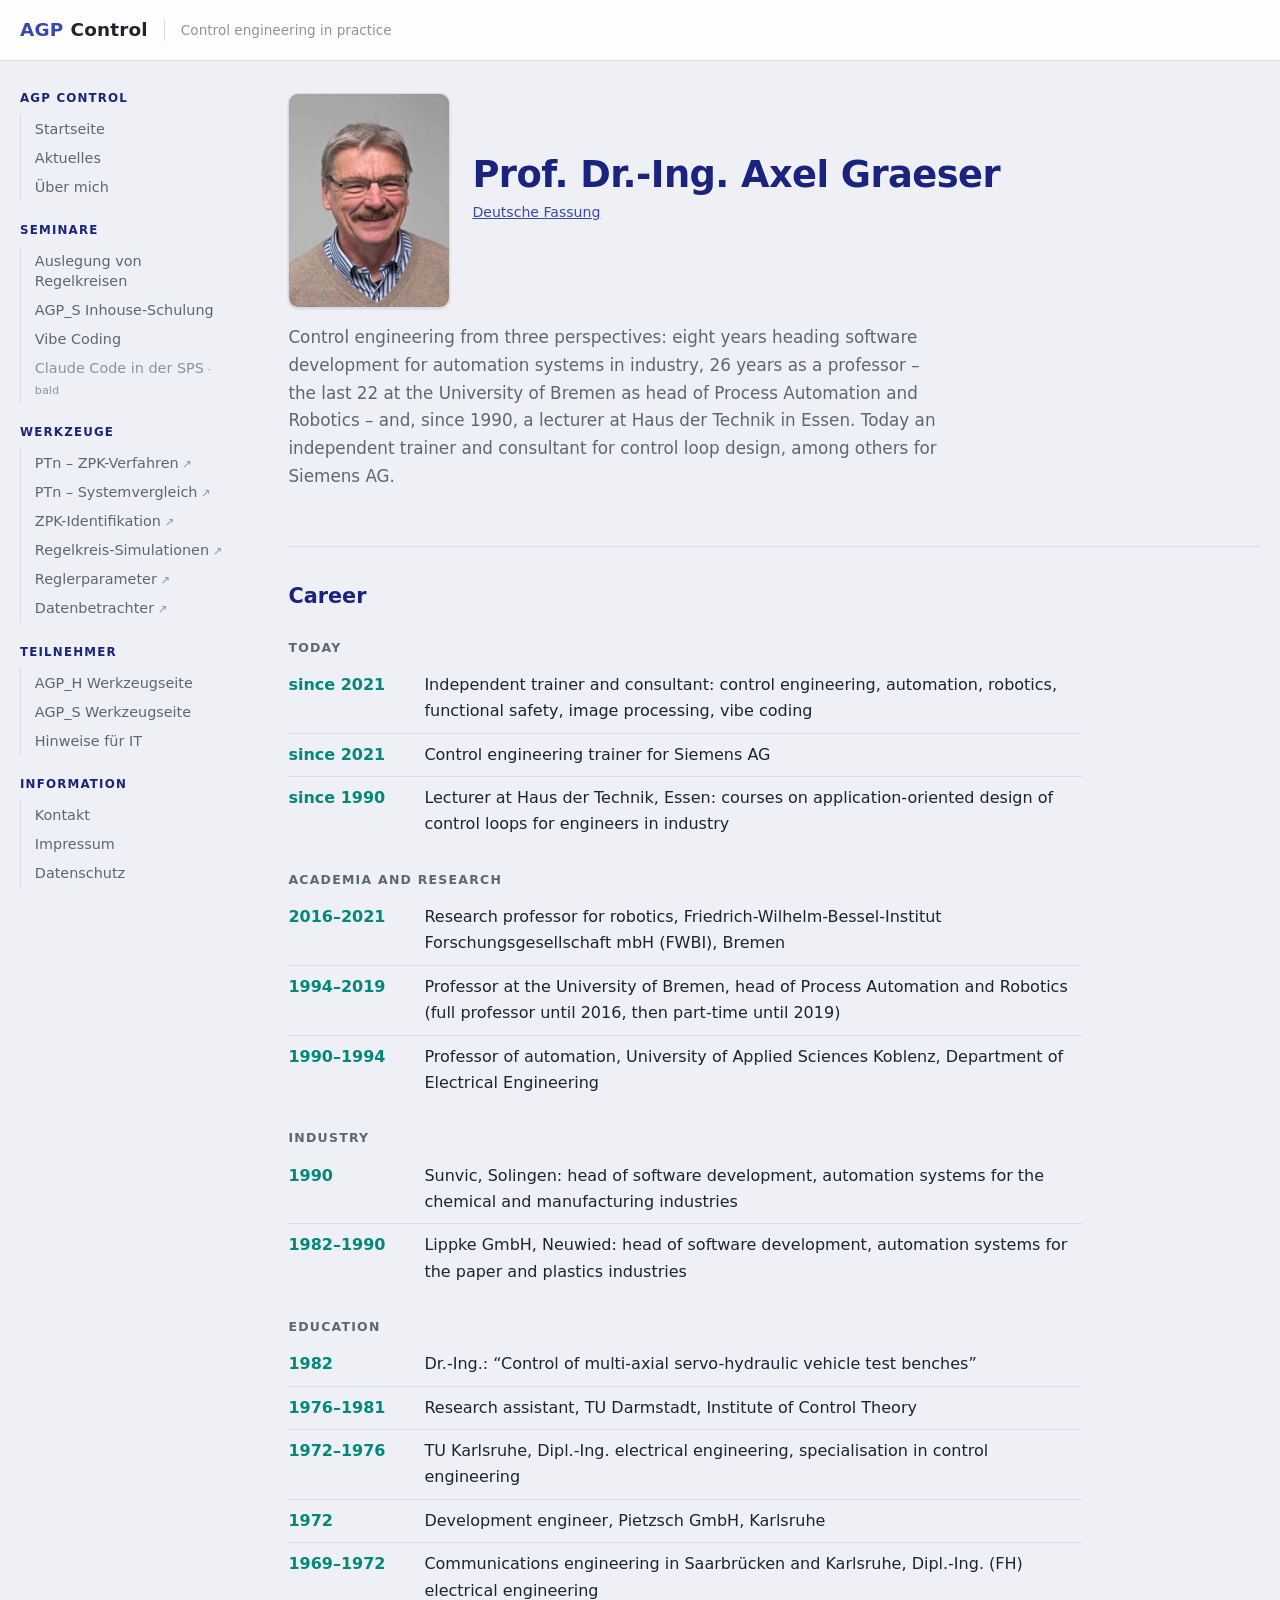
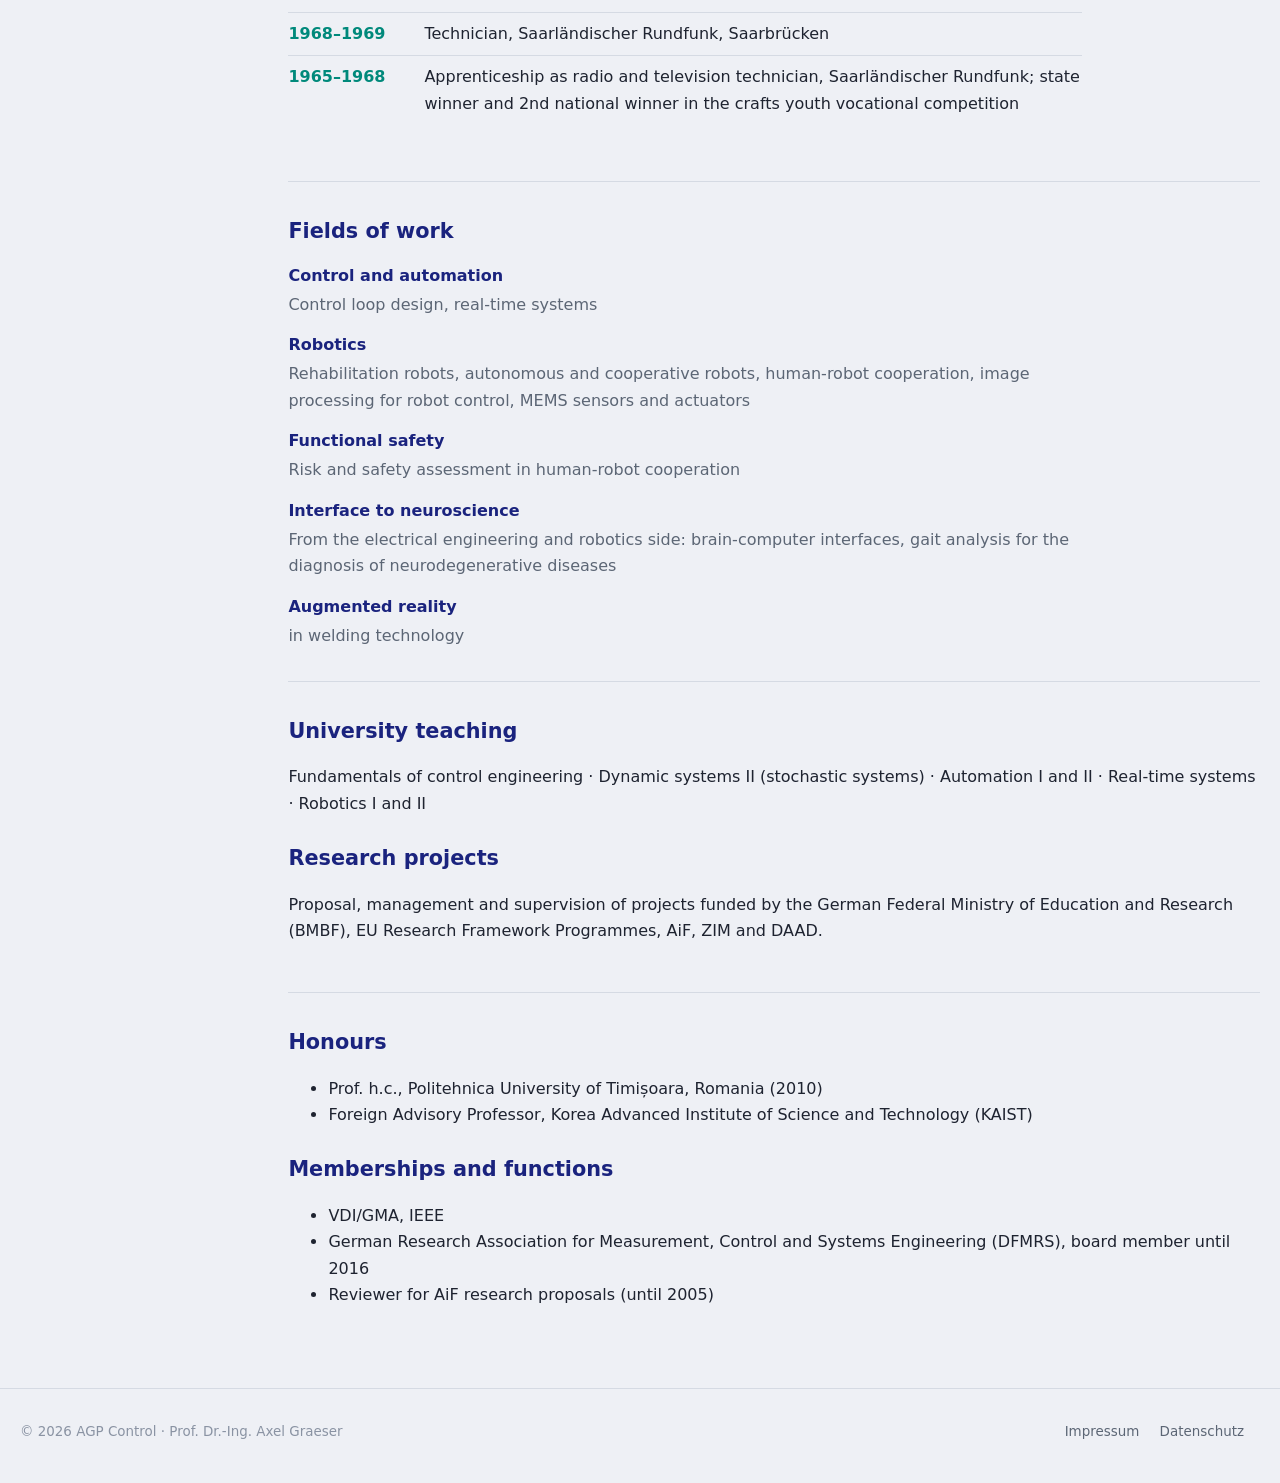
==== about.html @ 3a8e0b0f "Werdegang: ueber-mich.html (deutsch) und about.html (englisch) Aus den Lebenslaeufen in 07-Privat, o" ====
<!DOCTYPE html>
<html lang="en">
<head>
  <meta charset="UTF-8" />
  <meta name="viewport" content="width=device-width, initial-scale=1.0" />
  <title>About – AGP Control</title>
  <meta name="description" content="Career of Prof. Dr.-Ing. Axel Graeser: industry, University of Bremen, Haus der Technik." />
  <link rel="alternate" hreflang="de" href="ueber-mich.html" />
  <link rel="stylesheet" href="stil/agp-design-system.css" />
  <link rel="stylesheet" href="stil/seite.css" />
  <script src="stil/navigation.js" defer></script>
</head>
<body class="ohne-js">

<a class="skip" href="#inhalt">Skip to content</a>

<!-- Source text: 20_Texte\ueber-mich.md, section ENGLISH.
     The sidebar stays German (it comes from stil/navigation.js). -->

<header class="kopf">
  <div class="wrap">
    <a class="marke" href="index.html"><b>AGP</b> Control</a>
    <span class="unterzeile">Control engineering in practice</span>
  </div>
</header>

<div class="rahmen">

  <nav id="seitennav" class="seitennav" aria-label="Hauptnavigation" lang="de">
    <a href="index.html">Startseite</a>
  </nav>

  <main id="inhalt" class="inhalt">

    <section>
      <div class="kopf-person">
        <img class="profil-foto" src="bilder/portrait-graeser.jpg" width="355" height="473"
             alt="Portrait of Prof. Dr.-Ing. Axel Graeser" />
        <div>
          <h1>Prof. Dr.-Ing. Axel Graeser</h1>
          <p class="sprachwahl"><a href="ueber-mich.html" hreflang="de" lang="de">Deutsche Fassung</a></p>
        </div>
      </div>
      <p class="vorspann">
        Control engineering from three perspectives: eight years heading
        software development for automation systems in industry, 26 years as
        a professor – the last 22 at the University of Bremen as head of
        Process Automation and Robotics – and, since 1990, a lecturer at Haus
        der Technik in Essen. Today an independent trainer and consultant for
        control loop design, among others for Siemens AG.
      </p>
    </section>

    <section>
      <h2>Career</h2>

      <h3 class="lauf-block">Today</h3>
      <ul class="lauf">
        <li><span class="jahr">since 2021</span><span>Independent trainer and consultant: control engineering, automation, robotics, functional safety, image processing, vibe coding</span></li>
        <li><span class="jahr">since 2021</span><span>Control engineering trainer for Siemens AG</span></li>
        <li><span class="jahr">since 1990</span><span>Lecturer at Haus der Technik, Essen: courses on application-oriented design of control loops for engineers in industry</span></li>
      </ul>

      <h3 class="lauf-block">Academia and research</h3>
      <ul class="lauf">
        <li><span class="jahr">2016–2021</span><span>Research professor for robotics, Friedrich-Wilhelm-Bessel-Institut Forschungsgesellschaft mbH (FWBI), Bremen</span></li>
        <li><span class="jahr">1994–2019</span><span>Professor at the University of Bremen, head of Process Automation and Robotics (full professor until 2016, then part-time until 2019)</span></li>
        <li><span class="jahr">1990–1994</span><span>Professor of automation, University of Applied Sciences Koblenz, Department of Electrical Engineering</span></li>
      </ul>

      <h3 class="lauf-block">Industry</h3>
      <ul class="lauf">
        <li><span class="jahr">1990</span><span>Sunvic, Solingen: head of software development, automation systems for the chemical and manufacturing industries</span></li>
        <li><span class="jahr">1982–1990</span><span>Lippke GmbH, Neuwied: head of software development, automation systems for the paper and plastics industries</span></li>
      </ul>

      <h3 class="lauf-block">Education</h3>
      <ul class="lauf">
        <li><span class="jahr">1982</span><span>Dr.-Ing.: “Control of multi-axial servo-hydraulic vehicle test benches”</span></li>
        <li><span class="jahr">1976–1981</span><span>Research assistant, TU Darmstadt, Institute of Control Theory</span></li>
        <li><span class="jahr">1972–1976</span><span>TU Karlsruhe, Dipl.-Ing. electrical engineering, specialisation in control engineering</span></li>
        <li><span class="jahr">1972</span><span>Development engineer, Pietzsch GmbH, Karlsruhe</span></li>
        <li><span class="jahr">1969–1972</span><span>Communications engineering in Saarbrücken and Karlsruhe, Dipl.-Ing. (FH) electrical engineering</span></li>
        <li><span class="jahr">1968–1969</span><span>Technician, Saarländischer Rundfunk, Saarbrücken</span></li>
        <li><span class="jahr">1965–1968</span><span>Apprenticeship as radio and television technician, Saarländischer Rundfunk; state winner and 2nd national winner in the crafts youth vocational competition</span></li>
      </ul>
    </section>

    <section>
      <h2>Fields of work</h2>
      <dl class="gebiete">
        <dt>Control and automation</dt>
        <dd>Control loop design, real-time systems</dd>
        <dt>Robotics</dt>
        <dd>Rehabilitation robots, autonomous and cooperative robots, human-robot cooperation, image processing for robot control, MEMS sensors and actuators</dd>
        <dt>Functional safety</dt>
        <dd>Risk and safety assessment in human-robot cooperation</dd>
        <dt>Interface to neuroscience</dt>
        <dd>From the electrical engineering and robotics side: brain-computer interfaces, gait analysis for the diagnosis of neurodegenerative diseases</dd>
        <dt>Augmented reality</dt>
        <dd>in welding technology</dd>
      </dl>
    </section>

    <section>
      <h2>University teaching</h2>
      <p>Fundamentals of control engineering · Dynamic systems II (stochastic
         systems) · Automation I and II · Real-time systems · Robotics I and II</p>

      <h2 style="margin-top:1.5rem">Research projects</h2>
      <p>Proposal, management and supervision of projects funded by the German
         Federal Ministry of Education and Research (BMBF), EU Research
         Framework Programmes, AiF, ZIM and DAAD.</p>
    </section>

    <section>
      <h2>Honours</h2>
      <ul>
        <li>Prof. h.c., Politehnica University of Timișoara, Romania (2010)</li>
        <li>Foreign Advisory Professor, Korea Advanced Institute of Science and Technology (KAIST)</li>
      </ul>

      <h2 style="margin-top:1.5rem">Memberships and functions</h2>
      <ul>
        <li>VDI/GMA, IEEE</li>
        <li>German Research Association for Measurement, Control and Systems Engineering (DFMRS), board member until 2016</li>
        <li>Reviewer for AiF research proposals (until 2005)</li>
      </ul>
    </section>

  </main>
</div>

<footer class="fuss" lang="de">
  <div class="wrap" style="width:min(1240px, 100% - 2.5rem)">
    <span>© 2026 AGP Control · Prof. Dr.-Ing. Axel Graeser</span>
    <span>
      <a href="impressum.html">Impressum</a>
      <a href="datenschutz.html">Datenschutz</a>
    </span>
  </div>
</footer>

</body>
</html>
---- stil/agp-design-system.css ----
/* ============================================================================
   AGP·Control – Design System  v1.0
   Gemeinsame Designsprache für die Regelungstechnik-Web-Apps
   (PT1TT, PTkPTn, RegelkreisZustandsDemo, HdT-PI-Regelkreis, …)

   Einbinden:   <link rel="stylesheet" href="agp-design-system.css">
   Alle Klassen/Variablen sind mit  agp-  bzw.  --agp-  präfixiert, damit sie
   nicht mit vorhandenem App-CSS oder MUI kollidieren.

   Aufbau:  1) Tokens  2) App-Shell  3) Karten  4) Formulare/Felder
            5) Segmented Control  6) Checkbox/Toggle  7) Buttons
            8) Badges/Hinweise  9) Diagramm-Karten  10) Dark Mode
   ========================================================================== */

/* ── 1) Design-Tokens ─────────────────────────────────────────────────── */
:root {
  /* Markenfarben (aus dem Bestand der Apps abgeleitet) */
  --agp-brand:        #3949ab;   /* Indigo – Primärfarbe, Buttons, aktive Zustände */
  --agp-brand-strong: #283593;
  --agp-brand-deep:   #1a237e;   /* Header-Verlauf, Überschriften */
  --agp-brand-tint:   #e8eaf6;   /* helle Fläche, Sekundärbutton */
  --agp-accent:       #00897b;   /* Teal – Messgrößen / Stellgröße / Datenspur */

  /* Semantische Farben (getrennt vom Marken-Akzent) */
  --agp-ok:      #2e7d32;
  --agp-ok-bg:   #e8f5e9;
  --agp-ok-brd:  #a5d6a7;
  --agp-warn:    #8d6e00;
  --agp-warn-bg: #fff8e1;
  --agp-warn-brd:#ffe082;
  --agp-err:     #c62828;
  --agp-err-bg:  #ffebee;
  --agp-err-brd: #ef9a9a;

  /* Neutrale – leicht ins Indigo gezogen, damit sie „gewählt“ wirken */
  --agp-bg:      #eef0f5;   /* Seitenhintergrund */
  --agp-surface: #ffffff;   /* Karten, Panel */
  --agp-surface-2:#f7f8fb;  /* eingebettete Fläche, Input-Hintergrund */
  --agp-border:  #d5dae3;
  --agp-border-strong:#c2c9d6;
  --agp-ink:     #1e2330;   /* Haupttext */
  --agp-ink-muted:#5c6675;  /* Labels, Sekundärtext */
  --agp-ink-faint:#8a93a3;  /* Hinweise, Einheiten */

  /* Radien / Schatten / Ringe */
  --agp-r-sm: 6px;
  --agp-r-md: 8px;
  --agp-r-lg: 10px;
  --agp-shadow-1: 0 1px 3px rgba(20,28,55,.08), 0 1px 2px rgba(20,28,55,.06);
  --agp-shadow-2: 0 2px 8px rgba(20,28,55,.10);
  --agp-ring: 0 0 0 3px rgba(57,73,171,.28);   /* Fokusring */

  /* Typografie – ehrliche System-Stacks (keine externen Fonts, kein CDN) */
  --agp-font: system-ui, -apple-system, "Segoe UI", Roboto, Arial, sans-serif;
  --agp-mono: ui-monospace, "Cascadia Code", "Segoe UI Mono", Consolas, monospace;
  --agp-fs-xs: 0.72rem;
  --agp-fs-sm: 0.82rem;   /* Standard-UI-Größe der Apps */
  --agp-fs-md: 0.9rem;
  --agp-fs-lg: 1rem;
  --agp-fs-xl: 1.25rem;

  /* Abstände (4er-Raster) */
  --agp-sp-1: 4px;
  --agp-sp-2: 8px;
  --agp-sp-3: 12px;
  --agp-sp-4: 16px;
  --agp-sp-5: 24px;

  /* Kennzahlen der App-Shell */
  --agp-panel-min: 300px;  /* Mindestbreite des Parameter-Panels (Schutz auf schmalen Screens) */
  --agp-header-h: 56px;
}

/* ── 2) App-Shell: Header + Links/Rechts-Layout ───────────────────────── */
.agp-app {
  font-family: var(--agp-font);
  color: var(--agp-ink);
  background: var(--agp-bg);
  min-height: 100vh;
}

.agp-header {
  height: var(--agp-header-h);
  background: linear-gradient(100deg, var(--agp-brand-deep), var(--agp-brand-strong));
  color: #fff;
  display: flex;
  align-items: center;
  gap: var(--agp-sp-3);
  padding: 0 var(--agp-sp-4);
  box-shadow: var(--agp-shadow-2);
}
/* Markenzeichen + Wortmarke (Wiedererkennung über alle Apps) */
.agp-brand { display: flex; align-items: center; gap: 10px; }
.agp-brand__mark { width: 30px; height: 30px; flex: 0 0 auto; display: block; }
.agp-brand__word {
  font-weight: 700; font-size: var(--agp-fs-md); letter-spacing: .02em; white-space: nowrap;
}
.agp-brand__word b { font-weight: 800; }
.agp-header__sep { width: 1px; height: 26px; background: rgba(255,255,255,.28); }
.agp-header__title { font-size: var(--agp-fs-md); font-weight: 600; }
.agp-header__title small { display: block; font-size: var(--agp-fs-xs); opacity: .72; font-weight: 400; }
.agp-header__spacer { margin-left: auto; }
.agp-header__actions { display: flex; align-items: center; gap: var(--agp-sp-2); }

/* Zwei-Spalten-Arbeitsfläche: 1/3 Parameter links, 2/3 Ausgabe rechts.
   1fr:2fr ergibt exakt das bevorzugte Verhältnis; minmax schützt das Panel
   auf schmalen Bildschirmen vor dem Zusammenquetschen. */
.agp-workspace {
  display: grid;
  grid-template-columns: minmax(var(--agp-panel-min), 1fr) 2fr;
  gap: var(--agp-sp-3);
  padding: var(--agp-sp-3);
  align-items: start;
}
.agp-panel { display: flex; flex-direction: column; gap: var(--agp-sp-3); }
.agp-output { display: flex; flex-direction: column; gap: var(--agp-sp-3); min-width: 0; }

@media (max-width: 860px) {
  .agp-workspace { grid-template-columns: 1fr; }
}

/* ── 3) Karten ────────────────────────────────────────────────────────── */
.agp-card {
  background: var(--agp-surface);
  border: 1px solid var(--agp-border);
  border-radius: var(--agp-r-lg);
  box-shadow: var(--agp-shadow-1);
  padding: var(--agp-sp-3) var(--agp-sp-4) var(--agp-sp-4);
}
.agp-card__head {
  display: flex; align-items: center; justify-content: space-between; gap: var(--agp-sp-2);
  margin: 0 0 var(--agp-sp-3);
  padding-bottom: var(--agp-sp-2);
  border-bottom: 1px solid var(--agp-border);
}
.agp-card__title {
  margin: 0;
  font-size: var(--agp-fs-sm);
  font-weight: 700;
  letter-spacing: .04em;
  text-transform: uppercase;
  color: var(--agp-brand-deep);
  display: flex; align-items: center; gap: 8px;
}
/* dezenter farbiger Punkt statt Emoji – konsistent, druckbar */
.agp-card__title::before {
  content: ""; width: 8px; height: 8px; border-radius: 50%;
  background: var(--agp-accent); flex: 0 0 auto;
}
.agp-card__title.is-brand::before { background: var(--agp-brand); }

/* ── 4) Formulare: kompaktes Label/Wert-Raster ────────────────────────── */
/* Dichte wie in den kompakten Apps: Paare aus Label + schmalem Zahlenfeld. */
.agp-grid {
  display: grid;
  grid-template-columns: repeat(var(--agp-grid-cols, 2), max-content minmax(76px, 1fr));
  column-gap: var(--agp-sp-2);
  row-gap: var(--agp-sp-2);
  align-items: center;
}
.agp-grid--1 { --agp-grid-cols: 1; }
.agp-grid--2 { --agp-grid-cols: 2; }
.agp-grid--3 { --agp-grid-cols: 3; }

/* Volle Label/Wert-Zeile (breite Felder, Textfelder) */
.agp-field { display: flex; align-items: center; justify-content: space-between; gap: var(--agp-sp-2); }

.agp-label {
  font-size: var(--agp-fs-sm);
  font-weight: 500;
  color: var(--agp-ink-muted);
  white-space: nowrap;
}
.agp-label--help { cursor: help; border-bottom: 1px dotted var(--agp-border-strong); }

.agp-input, .agp-select, .agp-textarea {
  width: 100%;
  min-width: 0;                /* darf im Grid/Flex schrumpfen */
  max-width: 100%;
  box-sizing: border-box;
  font-family: inherit;
  font-size: var(--agp-fs-sm);
  color: var(--agp-ink);
  background: var(--agp-surface-2);
  border: 1px solid var(--agp-border);
  border-radius: var(--agp-r-sm);
  padding: 5px 8px;
  transition: border-color .15s, box-shadow .15s, background .15s;
}
.agp-input { text-align: right; font-variant-numeric: tabular-nums; }
.agp-input--text { text-align: left; font-variant-numeric: normal; }   /* für Namen, Vektoren usw. */
.agp-textarea { text-align: left; font-family: var(--agp-mono); resize: vertical; min-height: 54px; }
.agp-input:focus, .agp-select:focus, .agp-textarea:focus {
  outline: none;
  border-color: var(--agp-brand);
  background: var(--agp-surface);
  box-shadow: var(--agp-ring);
}
.agp-input:disabled, .agp-select:disabled { opacity: .45; cursor: not-allowed; }

/* Berechnetes / schreibgeschütztes Feld – grün (Bestandskonvention der Apps) */
.agp-input--readonly {
  background: var(--agp-ok-bg);
  border-color: var(--agp-ok-brd);
  color: var(--agp-ok);
  font-weight: 600;
}
/* Fehlerhafter Wert */
.agp-input--error { border-color: var(--agp-err); background: var(--agp-err-bg); }

.agp-hint { font-size: var(--agp-fs-xs); color: var(--agp-ink-faint); margin-top: -2px; }
.agp-unit { font-size: var(--agp-fs-xs); color: var(--agp-ink-faint); }

/* ── 5) Segmented Control ─────────────────────────────────────────────── */
/* EIN Muster für „zwischen Darstellungen wählen“ – ersetzt die bisher
   uneinheitlichen ToggleButtonGroup (PT1TT) und <select> (Regelkreis). */
.agp-segmented {
  display: inline-flex;
  background: var(--agp-surface-2);
  border: 1px solid var(--agp-border);
  border-radius: var(--agp-r-md);
  padding: 2px;
  gap: 2px;
  max-width: 100%;
  overflow-x: auto;
}
.agp-segmented button {
  appearance: none; border: none; cursor: pointer;
  font-family: inherit; font-size: var(--agp-fs-sm); font-weight: 600; white-space: nowrap;
  color: var(--agp-ink-muted);
  background: transparent;
  padding: 5px 12px;
  border-radius: 6px;
  transition: background .15s, color .15s, box-shadow .15s;
}
.agp-segmented button:hover:not([aria-pressed="true"]) { color: var(--agp-ink); }
.agp-segmented button[aria-pressed="true"] {
  background: var(--agp-brand);
  color: #fff;
  box-shadow: var(--agp-shadow-1);
}
.agp-segmented button:disabled { opacity: .4; cursor: not-allowed; }

/* ── 6) Checkbox / Toggle-Zeile ───────────────────────────────────────── */
.agp-check {
  display: flex; align-items: center; gap: var(--agp-sp-2);
  font-size: var(--agp-fs-sm); color: var(--agp-ink-muted); cursor: pointer;
}
.agp-check input[type="checkbox"] {
  width: 17px; height: 17px; accent-color: var(--agp-brand); cursor: pointer; flex: 0 0 auto;
}
.agp-check--switch input[type="checkbox"] { width: 34px; height: 18px; }  /* optionaler Schalter-Look via accent */

/* ── 7) Buttons ───────────────────────────────────────────────────────── */
.agp-btn {
  appearance: none; cursor: pointer; font-family: inherit;
  font-size: var(--agp-fs-sm); font-weight: 600; line-height: 1;
  display: inline-flex; align-items: center; justify-content: center; gap: 6px;
  padding: 8px 14px;
  border-radius: var(--agp-r-md);
  border: 1px solid transparent;
  transition: background .15s, border-color .15s, opacity .15s, transform .05s;
}
.agp-btn:active { transform: translateY(1px); }
.agp-btn:focus-visible { outline: none; box-shadow: var(--agp-ring); }
.agp-btn:disabled { opacity: .45; cursor: not-allowed; }
.agp-btn--primary   { background: var(--agp-brand); color: #fff; }
.agp-btn--primary:hover:not(:disabled)   { background: var(--agp-brand-strong); }
.agp-btn--secondary { background: var(--agp-brand-tint); color: var(--agp-brand-strong); }
.agp-btn--secondary:hover:not(:disabled) { background: #d5d9f0; }
.agp-btn--ghost     { background: transparent; border-color: var(--agp-border-strong); color: var(--agp-ink-muted); }
.agp-btn--ghost:hover:not(:disabled)     { border-color: var(--agp-brand); color: var(--agp-brand); }
.agp-btn--success   { background: var(--agp-ok); color: #fff; }
.agp-btn--success:hover:not(:disabled)   { filter: brightness(1.06); }
.agp-btn--sm { padding: 5px 10px; font-size: var(--agp-fs-xs); }
.agp-btn--block { width: 100%; }
/* Button im Header (auf dem Verlauf) */
.agp-header .agp-btn--ghost { border-color: rgba(255,255,255,.5); color: #fff; }
.agp-header .agp-btn--ghost:hover { background: rgba(255,255,255,.14); color: #fff; }

/* ── 8) Badges / Meldungen ────────────────────────────────────────────── */
.agp-badge {
  display: inline-flex; align-items: center; gap: 6px;
  font-size: var(--agp-fs-xs); font-weight: 600;
  padding: 3px 10px; border-radius: 999px;
  background: rgba(255,255,255,.16); color: #fff;
}
.agp-badge::before { content: ""; width: 7px; height: 7px; border-radius: 50%; background: currentColor; }
.agp-badge.is-ok   { background: rgba(46,125,50,.22);  color: #b9f6ca; }
.agp-badge.is-err  { background: rgba(198,40,40,.24);  color: #ffcdd2; }

/* Inline-Kennwert-Chip (z. B. „YSQ: 0,0421“) */
.agp-chip {
  font-size: var(--agp-fs-xs); color: var(--agp-ink-muted);
  font-variant-numeric: tabular-nums;
  background: var(--agp-surface-2); border: 1px solid var(--agp-border);
  border-radius: 999px; padding: 2px 8px;
}

.agp-msg { border-radius: var(--agp-r-md); padding: 9px 12px; font-size: var(--agp-fs-sm); }
.agp-msg--ok   { background: var(--agp-ok-bg);   border: 1px solid var(--agp-ok-brd);   color: var(--agp-ok); }
.agp-msg--warn { background: var(--agp-warn-bg); border: 1px solid var(--agp-warn-brd); color: var(--agp-warn); }
.agp-msg--err  { background: var(--agp-err-bg);  border: 1px solid var(--agp-err-brd);  color: var(--agp-err); }

/* ── 9) Diagramm-Karte ────────────────────────────────────────────────── */
.agp-chart-card { padding-bottom: var(--agp-sp-2); }
.agp-chart-card .agp-card__head { border-bottom: none; margin-bottom: var(--agp-sp-1); }
.agp-chart { width: 100%; min-height: 220px; }

/* Datenreihen-Farben für Plotly & Co. (als Referenz):
   Regelgröße/Ausgang  var(--agp-brand)   #3949ab
   Sollwert/Führung    #9e9e9e (gestrichelt)
   Stellgröße          var(--agp-accent)  #00897b
   Regelabweichung     var(--agp-err)     #c62828
   Zustände x_i        #8e24aa #fb8c00 #00acc1 #7cb342 #5d4037 … */

/* ── 10) Dark Mode ────────────────────────────────────────────────────── */
/* Token-Ebene umdefinieren; Komponenten oben nutzen nur Tokens. */
@media (prefers-color-scheme: dark) {
  :root {
    --agp-brand:        #7c8cff;
    --agp-brand-strong: #6675e6;
    --agp-brand-deep:   #aab4ff;
    --agp-brand-tint:   #262c40;
    --agp-accent:       #4dd0c4;
    --agp-ok: #81c784; --agp-ok-bg: #17301c; --agp-ok-brd: #2e5a34;
    --agp-warn: #ffcf6b; --agp-warn-bg: #33290b; --agp-warn-brd: #6b5615;
    --agp-err: #ef9a9a; --agp-err-bg: #331314; --agp-err-brd: #6b2b2d;
    --agp-bg: #12151d; --agp-surface: #1b2029; --agp-surface-2: #232a35;
    --agp-border: #2b3240; --agp-border-strong: #3a4353;
    --agp-ink: #e6e9f0; --agp-ink-muted: #a4adbd; --agp-ink-faint: #7a8494;
    --agp-shadow-1: 0 1px 3px rgba(0,0,0,.4);
    --agp-shadow-2: 0 2px 10px rgba(0,0,0,.5);
    --agp-ring: 0 0 0 3px rgba(124,140,255,.35);
  }
  .agp-header { background: linear-gradient(100deg, #1a2033, #232b45); }
}
/* Explizite Umschaltung durch den Nutzer gewinnt in beide Richtungen */
:root[data-theme="light"] {
  --agp-brand: #3949ab; --agp-brand-strong:#283593; --agp-brand-deep:#1a237e;
  --agp-brand-tint:#e8eaf6; --agp-accent:#00897b;
  --agp-bg:#eef0f5; --agp-surface:#fff; --agp-surface-2:#f7f8fb;
  --agp-border:#d5dae3; --agp-border-strong:#c2c9d6;
  --agp-ink:#1e2330; --agp-ink-muted:#5c6675; --agp-ink-faint:#8a93a3;
}
:root[data-theme="dark"] {
  --agp-brand:#7c8cff; --agp-brand-strong:#6675e6; --agp-brand-deep:#aab4ff;
  --agp-brand-tint:#262c40; --agp-accent:#4dd0c4;
  --agp-bg:#12151d; --agp-surface:#1b2029; --agp-surface-2:#232a35;
  --agp-border:#2b3240; --agp-border-strong:#3a4353;
  --agp-ink:#e6e9f0; --agp-ink-muted:#a4adbd; --agp-ink-faint:#7a8494;
}

@media (prefers-reduced-motion: reduce) {
  * { transition: none !important; }
}
---- stil/seite.css ----
/* ---------------------------------------------------------------
   seite.css – Layout von agpcontrol.com
   Setzt auf agp-design-system.css auf: Farben, Radien, Schatten und
   Schriften kommen von dort. Hier steht nur, wie die Seite gebaut ist.
   Eine Datei fuer alle Seiten – wer hier etwas aendert, aendert es
   ueberall.
   --------------------------------------------------------------- */

html { scroll-behavior: smooth; }

body {
  margin: 0;
  background: var(--agp-bg);
  color: var(--agp-ink);
  font-family: var(--agp-font);
  line-height: 1.65;
  -webkit-font-smoothing: antialiased;
}

/* Gemeinsame Spaltenbreite: nie breiter als 1100px, immer 20px Luft */
.wrap { width: min(1100px, 100% - 2.5rem); margin-inline: auto; }

a { color: var(--agp-brand); }

/* Sprungmarke fuer Tastaturnutzer – nur sichtbar, wenn fokussiert */
.skip {
  position: absolute; left: -999px;
  background: var(--agp-brand); color: #fff;
  padding: .6rem 1rem; border-radius: var(--agp-r-md); z-index: 100;
}
.skip:focus { left: 1rem; top: 1rem; }

/* ---------- Marke (Kopfleiste) ---------- */

.marke {
  display: inline-flex; align-items: baseline; gap: .45rem;
  font-size: 1.15rem; font-weight: 700; letter-spacing: .01em;
  color: var(--agp-ink); text-decoration: none;
}
.marke b { color: var(--agp-brand); }


/* ---------- Schaltflaechen ---------- */

.btn {
  display: inline-flex; align-items: center; gap: .5rem;
  padding: .7rem 1.25rem; border-radius: var(--agp-r-md);
  font-weight: 650; font-size: .95rem; text-decoration: none;
  border: 1px solid transparent; cursor: pointer;
  transition: transform .12s ease, box-shadow .12s ease;
}
.btn:hover { transform: translateY(-1px); }
.btn:focus-visible { outline: none; box-shadow: var(--agp-ring); }
.btn-voll { background: var(--agp-brand); color: #fff; box-shadow: var(--agp-shadow-1); }
.btn-voll:hover { background: var(--agp-brand-strong); }
.btn-rand {
  background: var(--agp-surface); color: var(--agp-brand);
  border-color: var(--agp-border-strong);
}
.btn-rand:hover { border-color: var(--agp-brand); }

/* ---------- Grafik im Rahmen ---------- */

.hero-bild {
  background: var(--agp-surface); border: 1px solid var(--agp-border);
  border-radius: var(--agp-r-lg); box-shadow: var(--agp-shadow-2);
  padding: 1.25rem;
}
.hero-bild svg { display: block; width: 100%; height: auto; }
.hero-bild figcaption {
  margin-top: .6rem; font-size: .78rem; color: var(--agp-ink-faint); text-align: center;
}

/* ---------- Abschnitte ---------- */

.block { padding: clamp(2.5rem, 6vw, 4rem) 0; }
.block-hell { background: var(--agp-surface); border-block: 1px solid var(--agp-border); }

.block-kopf { max-width: 60ch; margin-bottom: 2rem; }
.block-kopf .auge {
  display: block; margin-bottom: .4rem;
  font-size: .76rem; font-weight: 700; letter-spacing: .12em;
  text-transform: uppercase; color: var(--agp-accent);
}
.block-kopf h2 {
  margin: 0 0 .5rem; font-size: clamp(1.4rem, 2.6vw, 1.9rem);
  letter-spacing: -0.01em; color: var(--agp-brand-deep);
}
.block-kopf p { margin: 0; color: var(--agp-ink-muted); }

/* ---------- Karten ---------- */

.raster { display: grid; gap: 1.25rem; }
.raster-3 { grid-template-columns: repeat(3, 1fr); }
.raster-2 { grid-template-columns: repeat(2, 1fr); }

.karte {
  display: flex; flex-direction: column;
  background: var(--agp-surface); border: 1px solid var(--agp-border);
  border-radius: var(--agp-r-lg); padding: 1.5rem;
  text-decoration: none; color: inherit;
  box-shadow: var(--agp-shadow-1);
  transition: transform .14s ease, box-shadow .14s ease, border-color .14s ease;
}
.block-hell .karte { background: var(--agp-surface-2); }
a.karte:hover {
  transform: translateY(-3px);
  box-shadow: var(--agp-shadow-2); border-color: var(--agp-brand);
}
.karte h3 { margin: 0 0 .5rem; font-size: 1.1rem; color: var(--agp-brand-deep); }
.karte p  { margin: 0; font-size: .92rem; color: var(--agp-ink-muted); }
.karte .marker {
  width: 38px; height: 38px; margin-bottom: .9rem;
  display: grid; place-items: center; border-radius: var(--agp-r-md);
  background: var(--agp-brand-tint); color: var(--agp-brand);
}
.karte .marker svg { width: 21px; height: 21px; }
.karte .pfeil {
  margin-top: auto; padding-top: 1rem;
  font-size: .88rem; font-weight: 650; color: var(--agp-brand);
}

/* Werkzeugliste: schmaler als die Seminarkarten */
.werkzeug { padding: 1.1rem 1.25rem; }
.werkzeug h3 { font-size: 1rem; margin-bottom: .25rem; }
.werkzeug p  { font-size: .86rem; }

/* ---------- Profil ---------- */

.profil { display: grid; grid-template-columns: 220px 1fr; gap: 2rem; align-items: start; }
.profil-bild {
  aspect-ratio: 1; border-radius: var(--agp-r-lg);
  background: var(--agp-brand-tint); border: 1px dashed var(--agp-border-strong);
  display: grid; place-items: center; text-align: center;
  color: var(--agp-ink-faint); font-size: .8rem; padding: 1rem;
}
.profil p { margin: 0 0 .9rem; max-width: 62ch; }
.profil-foto {
  display: block; width: 100%; height: auto;
  border-radius: var(--agp-r-lg); border: 1px solid var(--agp-border);
  box-shadow: var(--agp-shadow-1);
}

/* ---------- Kontakt ---------- */

.kontakt-karte {
  background: var(--agp-surface); border: 1px solid var(--agp-border);
  border-radius: var(--agp-r-lg); box-shadow: var(--agp-shadow-1);
  padding: clamp(1.5rem, 3vw, 2.25rem);
  display: grid; grid-template-columns: 1fr auto; gap: 2rem; align-items: center;
}
.kontakt-karte dl { margin: 0; display: grid; grid-template-columns: auto 1fr; gap: .35rem 1rem; }
.kontakt-karte dt { color: var(--agp-ink-faint); font-size: .85rem; }
.kontakt-karte dd { margin: 0; font-size: .95rem; }

/* ---------- Fuss ---------- */

.fuss {
  padding: 2rem 0 2.5rem; margin-top: 1rem;
  border-top: 1px solid var(--agp-border);
  color: var(--agp-ink-faint); font-size: .84rem;
}
.fuss .wrap { display: flex; justify-content: space-between; gap: 1rem; flex-wrap: wrap; }
.fuss a { color: var(--agp-ink-muted); text-decoration: none; margin-right: 1rem; }
.fuss a:hover { color: var(--agp-brand); text-decoration: underline; }

/* ---------- Schmale Bildschirme ---------- */

@media (max-width: 860px) {
  .raster-3, .raster-2 { grid-template-columns: 1fr; }
  .profil { grid-template-columns: 1fr; }
  .profil-bild, .profil-foto { max-width: 180px; }
  .kontakt-karte { grid-template-columns: 1fr; }
  .kontakt-karte .btn { justify-self: start; }
}

/* ===============================================================
   Layout mit linker Navigationsleiste
   Die Leiste selbst fuellt stil/navigation.js.
   =============================================================== */

.kopf {
  position: sticky; top: 0; z-index: 50;
  background: color-mix(in srgb, var(--agp-surface) 92%, transparent);
  backdrop-filter: blur(10px);
  border-bottom: 1px solid var(--agp-border);
}
.kopf .wrap {
  width: min(1240px, 100% - 2.5rem);
  display: flex; align-items: center; gap: 1rem; min-height: 60px;
}
.kopf .unterzeile {
  font-size: .85rem; color: var(--agp-ink-faint);
  padding-left: 1rem; border-left: 1px solid var(--agp-border);
}

.rahmen {
  width: min(1240px, 100% - 2.5rem); margin-inline: auto;
  display: grid; grid-template-columns: 230px minmax(0, 1fr);
  gap: clamp(1.5rem, 3vw, 3rem);
}

/* ---------- Leiste ---------- */

.seitennav {
  position: sticky; top: 60px; align-self: start;
  max-height: calc(100vh - 60px); overflow-y: auto;
  padding: 1.75rem 0 2rem;
  font-size: .9rem;
  scrollbar-width: thin;
}
.seitennav ul { list-style: none; margin: 0 0 1.25rem; padding: 0; border-left: 1px solid var(--agp-border); }
.nav-rubrik {
  margin: 0 0 .35rem;
  font-size: .74rem; font-weight: 700; letter-spacing: .1em;
  text-transform: uppercase; color: var(--agp-brand-deep);
}
.seitennav a, .nav-bald {
  display: block; padding: .28rem .8rem; margin-left: -1px;
  border-left: 2px solid transparent;
  color: var(--agp-ink-muted); text-decoration: none; line-height: 1.4;
}
.seitennav a:hover { color: var(--agp-brand); background: var(--agp-brand-tint); }
.seitennav a:focus-visible { outline: none; box-shadow: var(--agp-ring); }
.seitennav a[aria-current="page"] {
  color: var(--agp-brand); font-weight: 650; border-left-color: var(--agp-brand);
}
.nav-extern { color: var(--agp-ink-faint); font-size: .8em; }
.nav-bald { color: var(--agp-ink-faint); cursor: default; }
.nav-bald::after { content: " · bald"; font-size: .78em; }

.menue-knopf {
  display: none; margin-left: auto;
  align-items: center; gap: .4rem;
  padding: .45rem .8rem; border-radius: var(--agp-r-md);
  border: 1px solid var(--agp-border-strong); background: var(--agp-surface);
  color: var(--agp-ink); font: inherit; font-size: .88rem; font-weight: 600;
  cursor: pointer;
}
.menue-knopf:focus-visible { outline: none; box-shadow: var(--agp-ring); }
.nav-offen .menue-knopf { border-color: var(--agp-brand); color: var(--agp-brand); }

/* ---------- Inhaltsspalte ---------- */

.inhalt { padding: 2rem 0 1rem; }
.inhalt > section { padding: 2rem 0; border-top: 1px solid var(--agp-border); }
.inhalt > section:first-child { padding-top: 0; border-top: 0; }
.inhalt > section[id] { scroll-margin-top: 64px; }   /* Sprungziel nicht unter der Kopfleiste */
.inhalt h1 {
  margin: 0 0 .75rem;
  font-size: clamp(1.6rem, 3.2vw, 2.3rem); line-height: 1.2;
  letter-spacing: -0.015em; color: var(--agp-brand-deep);
}
.inhalt .vorspann { margin: 0 0 1.5rem; max-width: 62ch; font-size: 1.05rem; color: var(--agp-ink-muted); }
.inhalt h2 { margin: 0 0 .75rem; font-size: 1.3rem; color: var(--agp-brand-deep); }
.inhalt .hero-bild { max-width: 620px; margin: 0 0 1.75rem; }

.kompetenzen { display: grid; grid-template-columns: repeat(3, 1fr); gap: 1.25rem; margin: 0; }
.kompetenzen dt { font-weight: 700; color: var(--agp-accent); margin-bottom: .3rem; font-size: .95rem; }
.kompetenzen dd { margin: 0; font-size: .9rem; color: var(--agp-ink-muted); }
.kompetenzen ul { margin: 0; padding-left: 1.1rem; }

/* Nachrichtenkasten – wie bei der Vorlage gestrichelt umrandet */
.meldungen {
  border: 1.5px dashed var(--agp-border-strong); border-radius: var(--agp-r-lg);
  background: var(--agp-surface); padding: 1.25rem 1.5rem;
}
.meldungen ol { list-style: none; margin: 0; padding: 0; }
.meldungen li {
  display: grid; grid-template-columns: 6.5rem 1fr; gap: .75rem;
  padding: .55rem 0; border-top: 1px solid var(--agp-border); font-size: .92rem;
}
.meldungen li:first-child { border-top: 0; padding-top: 0; }
.meldungen time { color: var(--agp-accent); font-weight: 650; font-variant-numeric: tabular-nums; }

.platzhalter { color: var(--agp-ink-faint); font-size: .85rem; }

/* ---------- Textseiten (Impressum, Datenschutz …) ---------- */

.textseite { max-width: 72ch; }
.textseite h2 { font-size: 1.1rem; margin: 2rem 0 .5rem; }
.textseite p, .textseite ul, .textseite address { margin: 0 0 .9rem; }
.textseite address { font-style: normal; }
.textseite ul { padding-left: 1.2rem; }
.textseite li { margin-bottom: .35rem; }
.textseite table { border-collapse: collapse; width: 100%; margin: 0 0 1rem; font-size: .9rem; }
.textseite th, .textseite td {
  text-align: left; vertical-align: top;
  padding: .45rem .6rem; border-bottom: 1px solid var(--agp-border);
}
.textseite th { color: var(--agp-ink-muted); font-weight: 650; }
.textseite .stand { color: var(--agp-ink-faint); font-size: .85rem; }
@media (max-width: 560px) {
  .textseite table, .textseite tbody, .textseite tr, .textseite td { display: block; }
  .textseite thead { display: none; }
  .textseite tr { padding: .5rem 0; border-bottom: 1px solid var(--agp-border); }
  .textseite td { border: 0; padding: .1rem 0; }
  .textseite td:first-child { font-weight: 650; }
}

.textseite code, .inhalt code {
  font-family: var(--agp-mono); font-size: .88em;
  background: var(--agp-surface-2, var(--agp-brand-tint)); padding: 0 .25em; border-radius: 3px;
}
.klein { font-size: .85rem; color: var(--agp-ink-muted); }

/* Hervorgehobener Kasten (Kurzfassung, Hinweis) */
.kasten {
  background: var(--agp-brand-tint); border-left: 4px solid var(--agp-brand);
  border-radius: 0 var(--agp-r-md) var(--agp-r-md) 0;
  padding: .9rem 1.1rem; margin: 1rem 0;
}
.kasten p:last-child { margin-bottom: 0; }

/* ---------- Werkzeugseiten (AGP_H, AGP_S, Vibe Coding) ---------- */

.raster-auto { grid-template-columns: repeat(auto-fill, minmax(230px, 1fr)); }
.karte .symbol { font-size: 1.6rem; line-height: 1; margin-bottom: .6rem; }
.inhalt .zwischentitel {
  margin: 2rem 0 .8rem; font-size: 1.05rem; color: var(--agp-brand-deep);
  display: flex; align-items: baseline; gap: .5rem; flex-wrap: wrap;
}
.inhalt .zwischentitel span { font-size: .82rem; color: var(--agp-ink-muted); font-weight: 400; }

/* Stufen a → b → c (Logik in stil/stufen.js) */
.stufe-status { margin-top: auto; padding-top: .75rem; font-size: .82rem; font-weight: 650; color: var(--agp-brand); }
.karte.gesperrt {
  opacity: .55; cursor: not-allowed; pointer-events: none; box-shadow: none;
}
.karte.gesperrt h3 { color: var(--agp-ink-faint); }
.karte.gesperrt .stufe-status { color: var(--agp-ink-faint); font-weight: 400; }
.karte.erledigt .stufe-status { color: var(--agp-ok); }
.btn-klein {
  background: none; border: 1px solid var(--agp-border-strong); border-radius: var(--agp-r-sm);
  padding: .3rem .8rem; font: inherit; font-size: .82rem; color: var(--agp-ink-muted); cursor: pointer;
}
.btn-klein:hover { border-color: var(--agp-brand); color: var(--agp-brand); }

/* ---------- Werdegang (ueber-mich.html, about.html) ---------- */

.lauf { list-style: none; margin: 0 0 1.5rem; padding: 0; max-width: 78ch; }
.lauf li {
  display: grid; grid-template-columns: 7.5rem minmax(0, 1fr); gap: 1rem;
  padding: .5rem 0; border-top: 1px solid var(--agp-border);
}
.lauf li:first-child { border-top: 0; }
.lauf .jahr { color: var(--agp-accent); font-weight: 650; font-variant-numeric: tabular-nums; white-space: nowrap; }
.inhalt h3.lauf-block {
  margin: 1.5rem 0 .35rem; font-size: .78rem; font-weight: 700;
  letter-spacing: .1em; text-transform: uppercase; color: var(--agp-ink-muted);
}
.gebiete { margin: 0; max-width: 78ch; }
.gebiete dt { font-weight: 700; color: var(--agp-brand-deep); margin-top: .9rem; }
.gebiete dd { margin: .15rem 0 0; color: var(--agp-ink-muted); }
.sprachwahl { font-size: .88rem; margin: -.5rem 0 1.5rem; }
.kopf-person { display: grid; grid-template-columns: 160px 1fr; gap: 1.5rem; align-items: center; margin-bottom: 1rem; }
@media (max-width: 560px) {
  .lauf li { grid-template-columns: 1fr; gap: 0; }
  .kopf-person { grid-template-columns: 110px 1fr; gap: 1rem; }
}

/* Kursbeschreibung */
.inhalt ol.inhaltsliste { padding-left: 1.3rem; max-width: 72ch; }
.inhalt ol.inhaltsliste li { margin-bottom: .45rem; }

/* Drucken: nur der Inhalt */
@media print {
  .kopf, .seitennav, .fuss, .skip { display: none !important; }
  .rahmen { display: block; width: auto; }
  body { background: #fff; }
}

/* Sichtbar markierte Luecke – vor dem Veroeffentlichen fuellen */
.offen {
  background: var(--agp-warn-bg); color: var(--agp-warn);
  border: 1px solid var(--agp-warn-brd); border-radius: var(--agp-r-sm);
  padding: .05rem .35rem; font-size: .88em;
}

/* ---------- schmal: Leiste wird zum Klappmenue ---------- */

@media (max-width: 900px) {
  .rahmen { grid-template-columns: 1fr; }
  .menue-knopf { display: inline-flex; }
  .kopf .unterzeile { display: none; }

  /* Aufgeklappt steht die Liste im normalen Fluss direkt unter dem
     Kopf (kein position:fixed – das verrutscht auf manchen Handys
     unter die Kopfleiste). navigation.js scrollt dafuer nach oben. */
  .seitennav {
    display: none; position: static;
    max-height: none; padding: 1.25rem 0 1.5rem;
    border-bottom: 1px solid var(--agp-border);
    font-size: 1rem;
  }
  .nav-offen .seitennav { display: block; }
  .nav-offen .inhalt { display: none; }     /* Menue statt Inhalt, wie eine eigene Seite */
  .seitennav a, .nav-bald { padding: .5rem .9rem; }

  .kompetenzen { grid-template-columns: 1fr; }
}

/* Ohne JavaScript bleibt die Leiste sichtbar (nur der Notlink) */
@media (max-width: 900px) { .ohne-js .seitennav { display: block; position: static; } }

@media (max-width: 480px) {
  .meldungen li { grid-template-columns: 1fr; gap: .1rem; }
}

/* Wer Bewegung abgestellt hat, bekommt keine */
@media (prefers-reduced-motion: reduce) {
  html { scroll-behavior: auto; }
  .btn, .karte { transition: none; }
  .btn:hover, a.karte:hover { transform: none; }
}
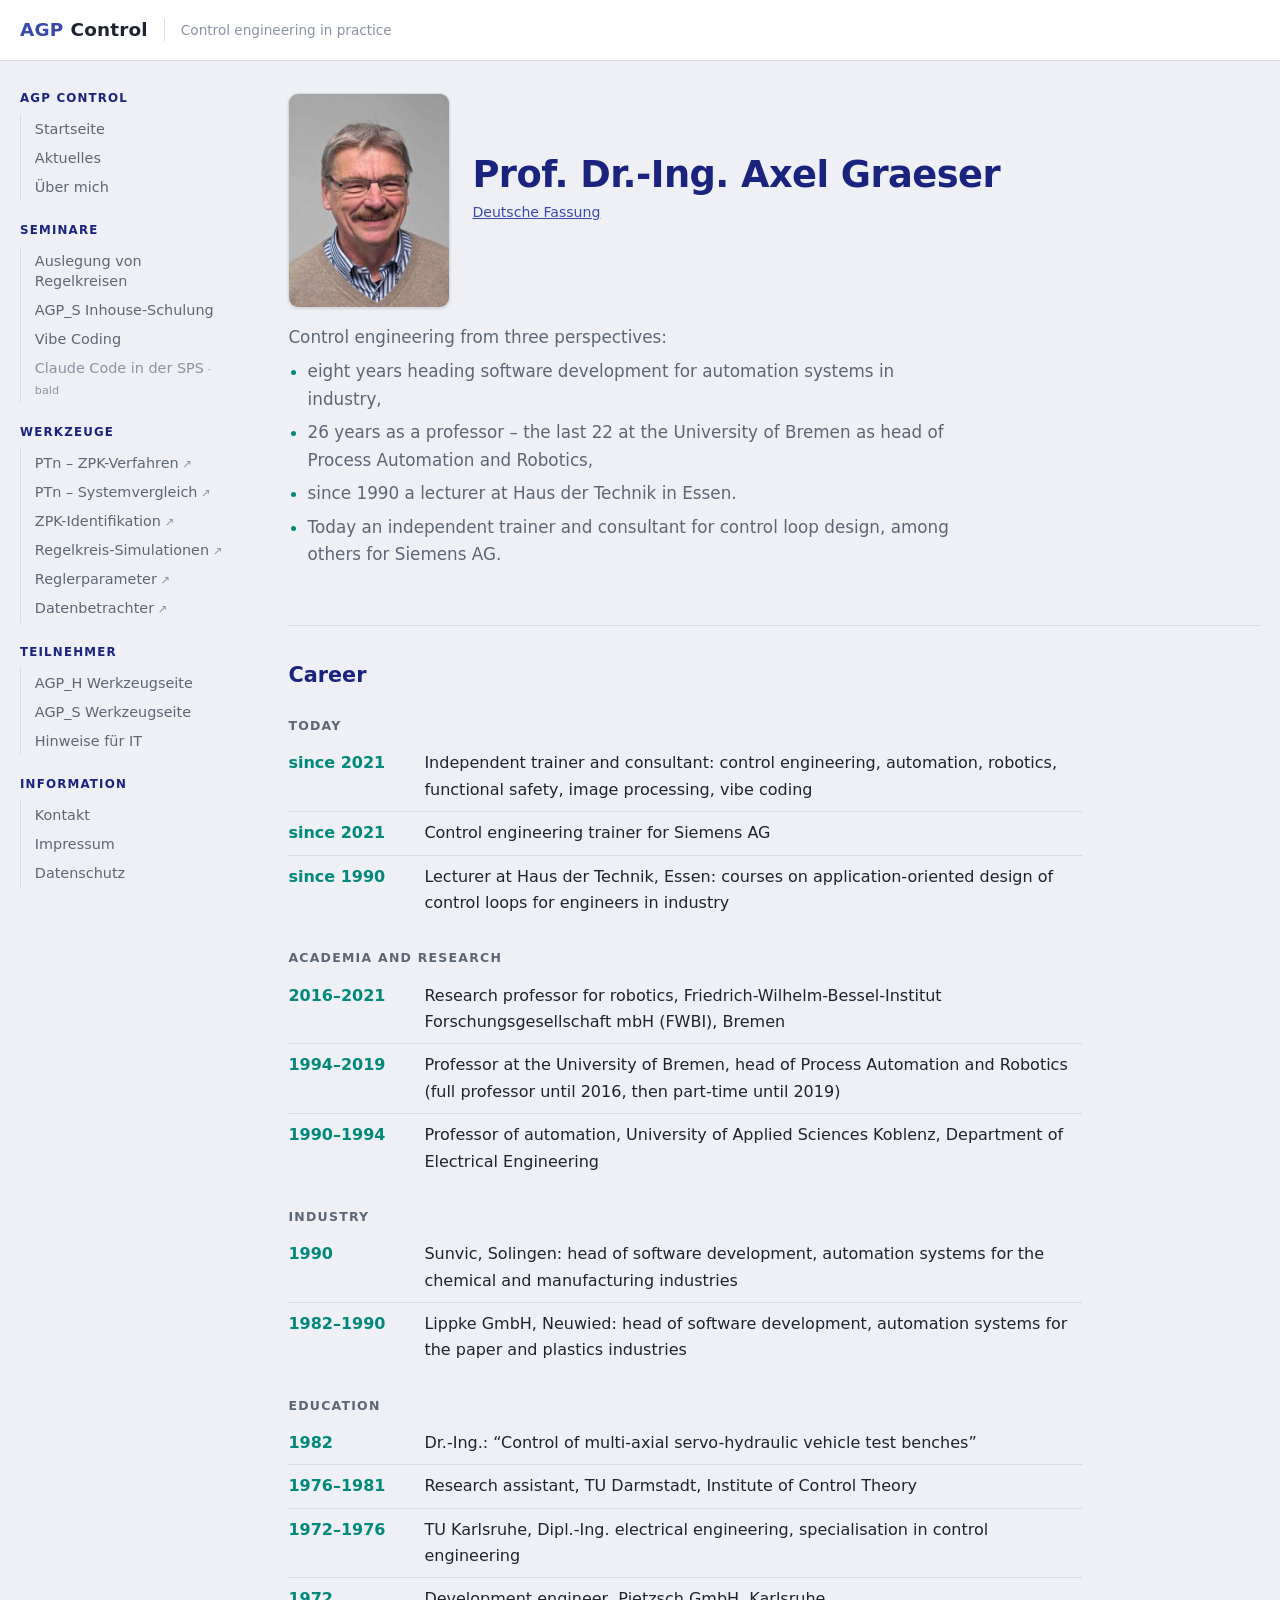
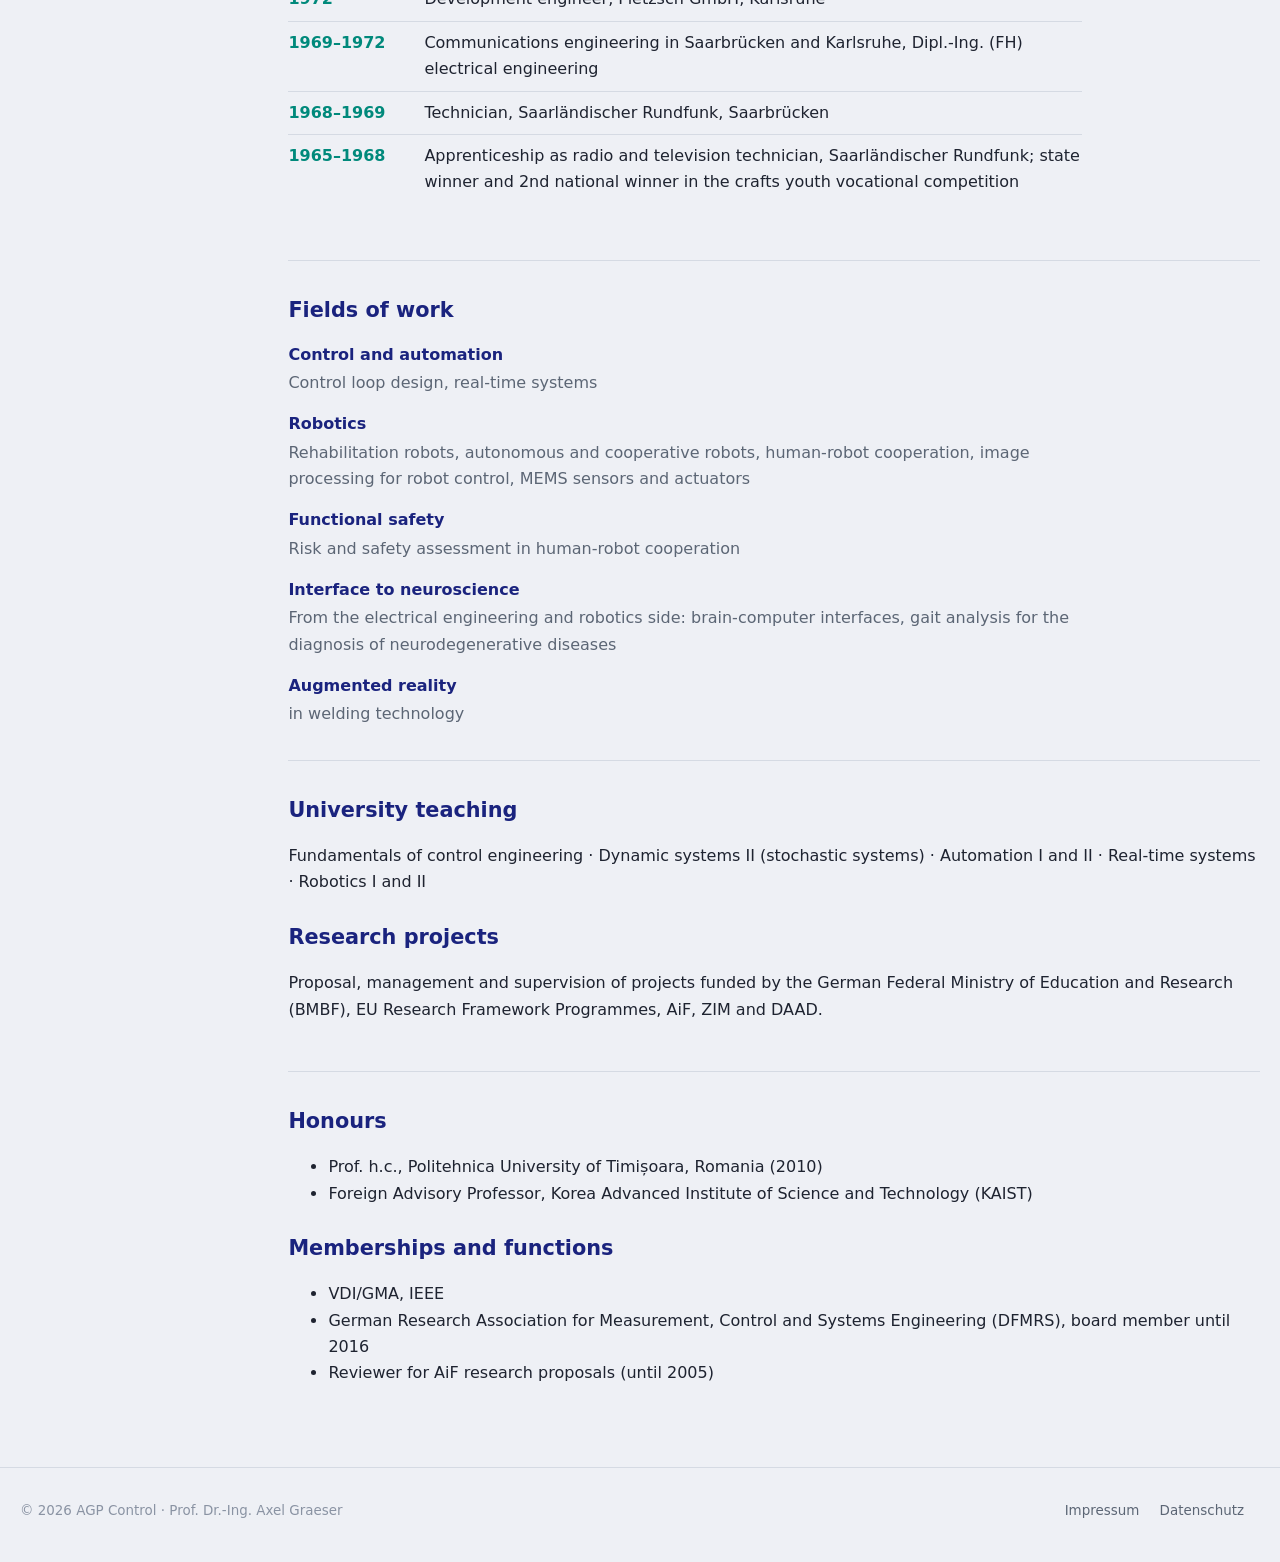
==== commit 78b6de23: "Kurzprofil als Aufzaehlung (Startseite, ueber-mich, about) Co-Authored-By: Claude Opus 5.5 <noreply@" ====
--- a/about.html
+++ b/about.html
@@ -41,14 +41,13 @@
           <p class="sprachwahl"><a href="ueber-mich.html" hreflang="de" lang="de">Deutsche Fassung</a></p>
         </div>
       </div>
-      <p class="vorspann">
-        Control engineering from three perspectives: eight years heading
-        software development for automation systems in industry, 26 years as
-        a professor – the last 22 at the University of Bremen as head of
-        Process Automation and Robotics – and, since 1990, a lecturer at Haus
-        der Technik in Essen. Today an independent trainer and consultant for
-        control loop design, among others for Siemens AG.
-      </p>
+      <p class="vorspann" style="margin-bottom:.4rem">Control engineering from three perspectives:</p>
+      <ul class="profil-liste vorspann">
+        <li>eight years heading software development for automation systems in industry,</li>
+        <li>26 years as a professor – the last 22 at the University of Bremen as head of Process Automation and Robotics,</li>
+        <li>since 1990 a lecturer at Haus der Technik in Essen.</li>
+        <li>Today an independent trainer and consultant for control loop design, among others for Siemens AG.</li>
+      </ul>
     </section>
 
     <section>
--- a/stil/seite.css
+++ b/stil/seite.css
@@ -135,6 +135,9 @@
   color: var(--agp-ink-faint); font-size: .8rem; padding: 1rem;
 }
 .profil p { margin: 0 0 .9rem; max-width: 62ch; }
+.profil-liste { margin: 0 0 1rem; padding-left: 1.2rem; max-width: 66ch; }
+.profil-liste li { margin-bottom: .35rem; }
+.profil-liste li::marker { color: var(--agp-accent); }
 .profil-foto {
   display: block; width: 100%; height: auto;
   border-radius: var(--agp-r-lg); border: 1px solid var(--agp-border);
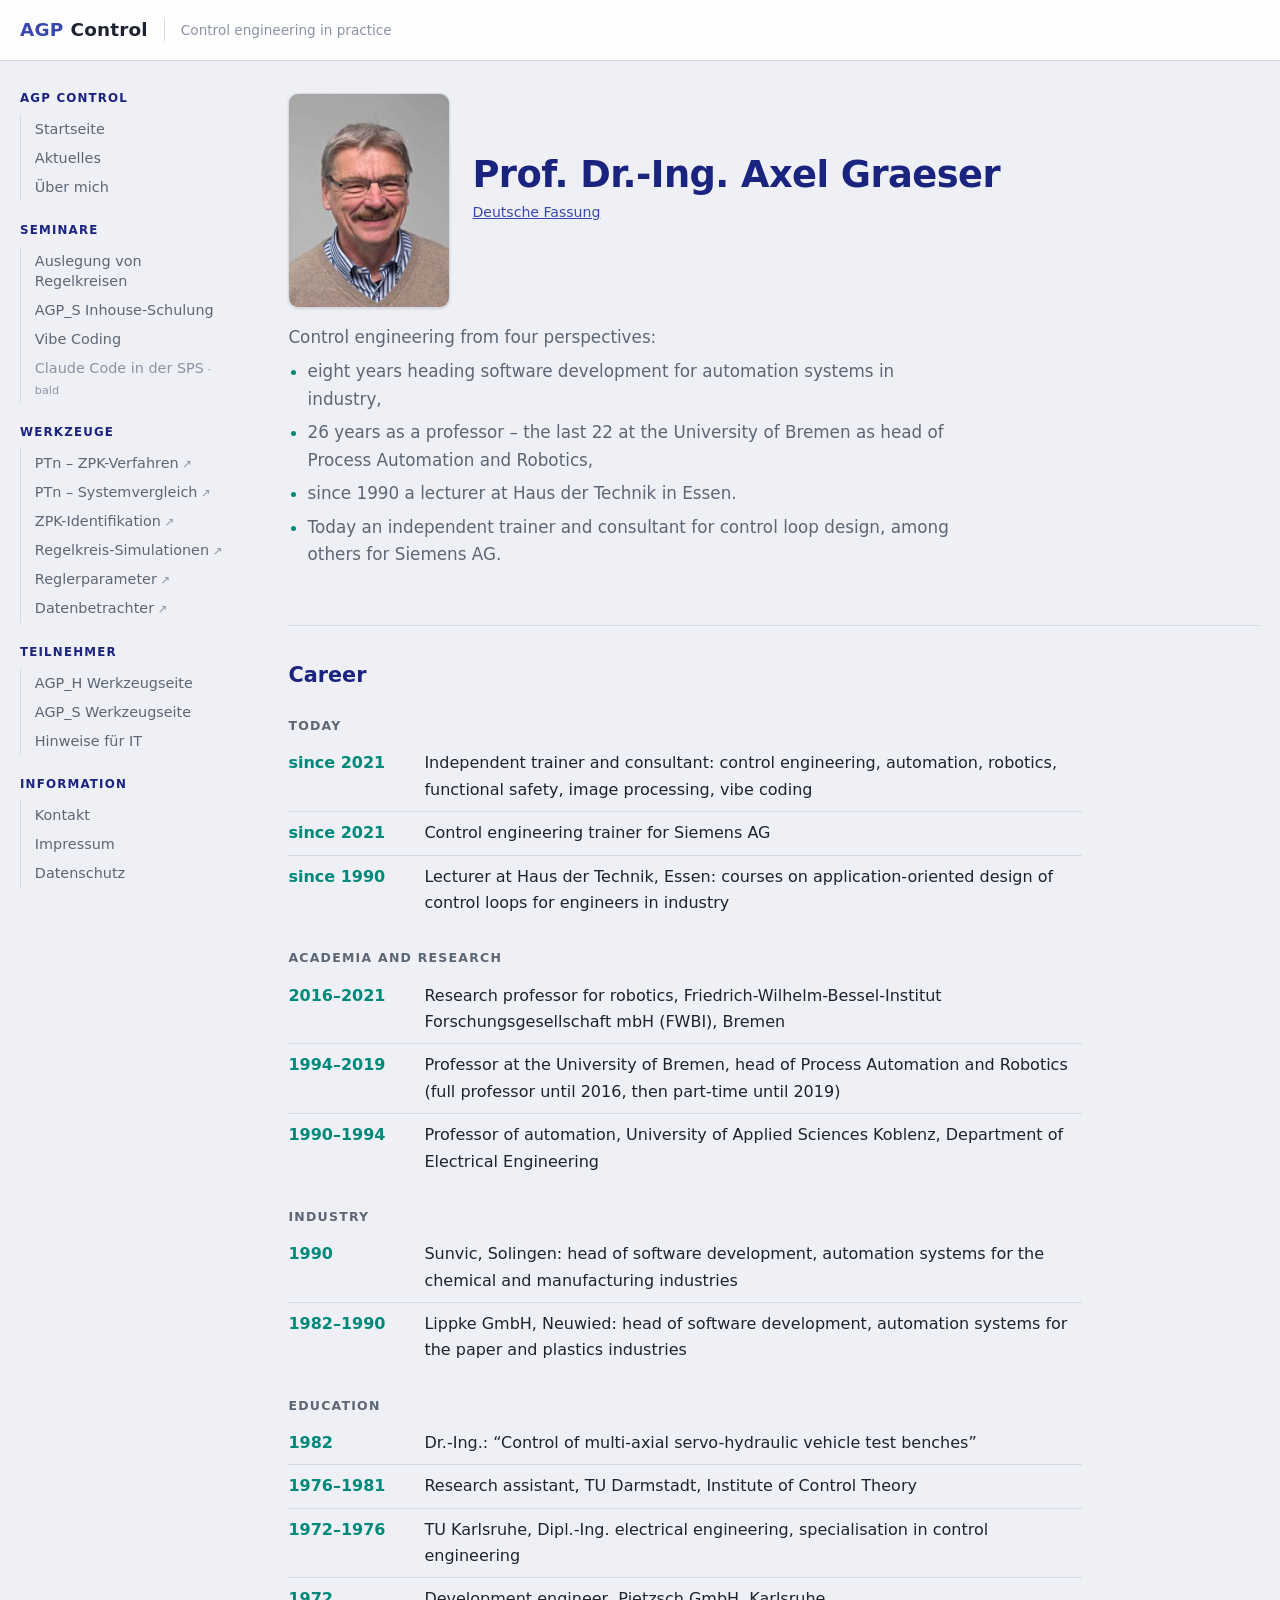
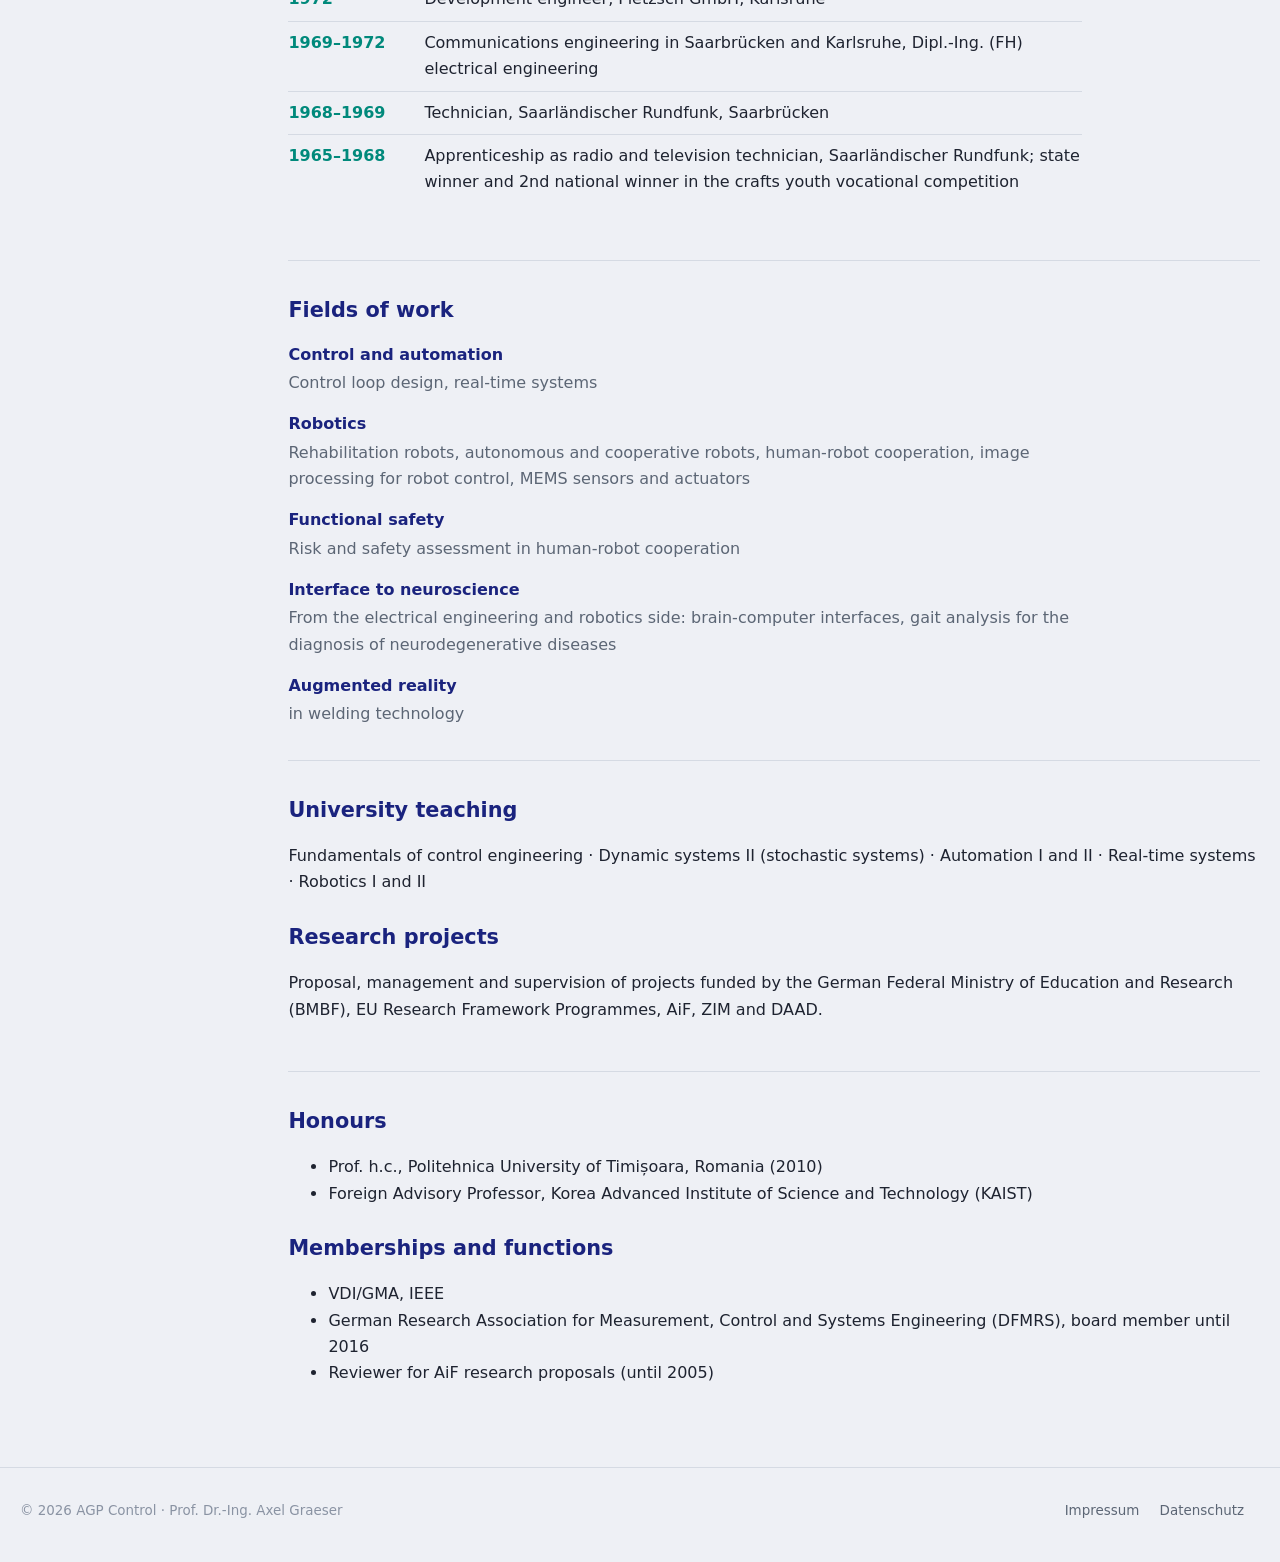
==== commit 7e68f065: "Kurzprofil: vier statt drei Blickwinkel Co-Authored-By: Claude Opus 5.5 <noreply@anthropic.com>" ====
--- a/about.html
+++ b/about.html
@@ -41,7 +41,7 @@
           <p class="sprachwahl"><a href="ueber-mich.html" hreflang="de" lang="de">Deutsche Fassung</a></p>
         </div>
       </div>
-      <p class="vorspann" style="margin-bottom:.4rem">Control engineering from three perspectives:</p>
+      <p class="vorspann" style="margin-bottom:.4rem">Control engineering from four perspectives:</p>
       <ul class="profil-liste vorspann">
         <li>eight years heading software development for automation systems in industry,</li>
         <li>26 years as a professor – the last 22 at the University of Bremen as head of Process Automation and Robotics,</li>
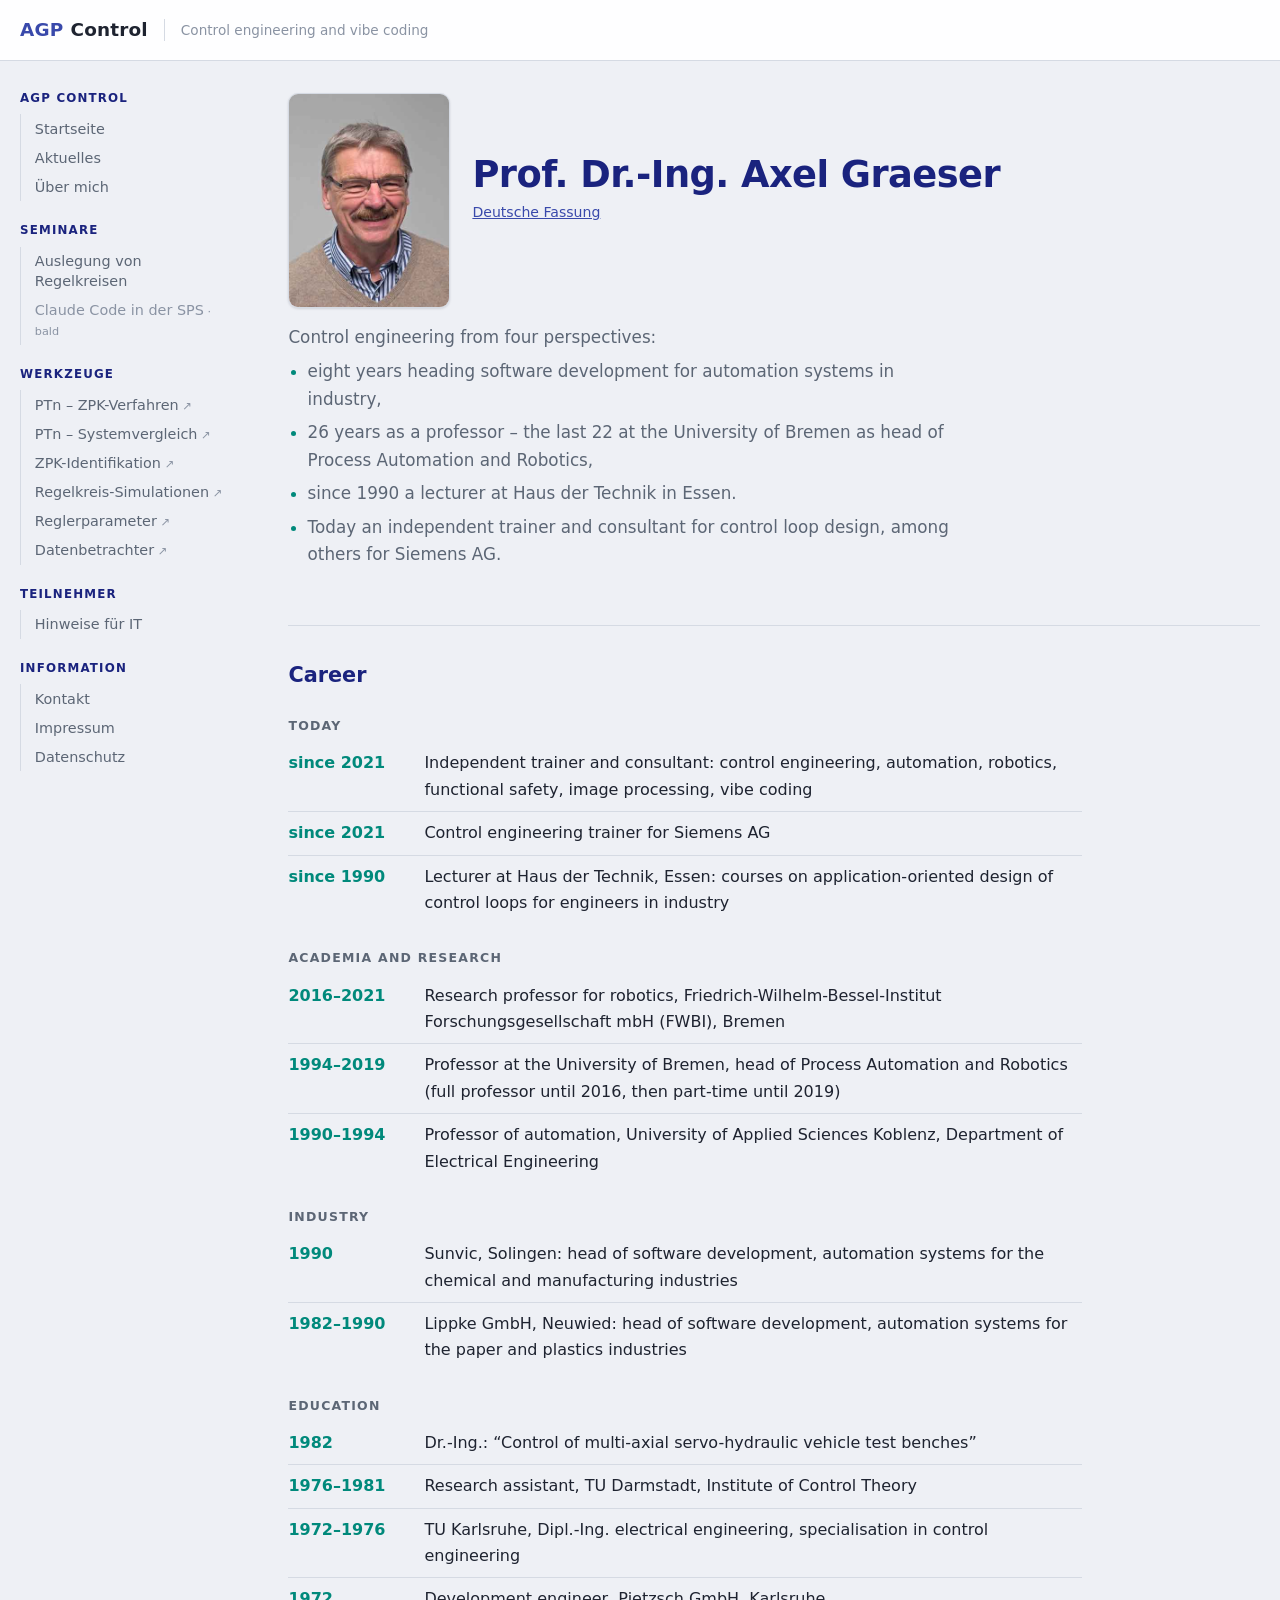
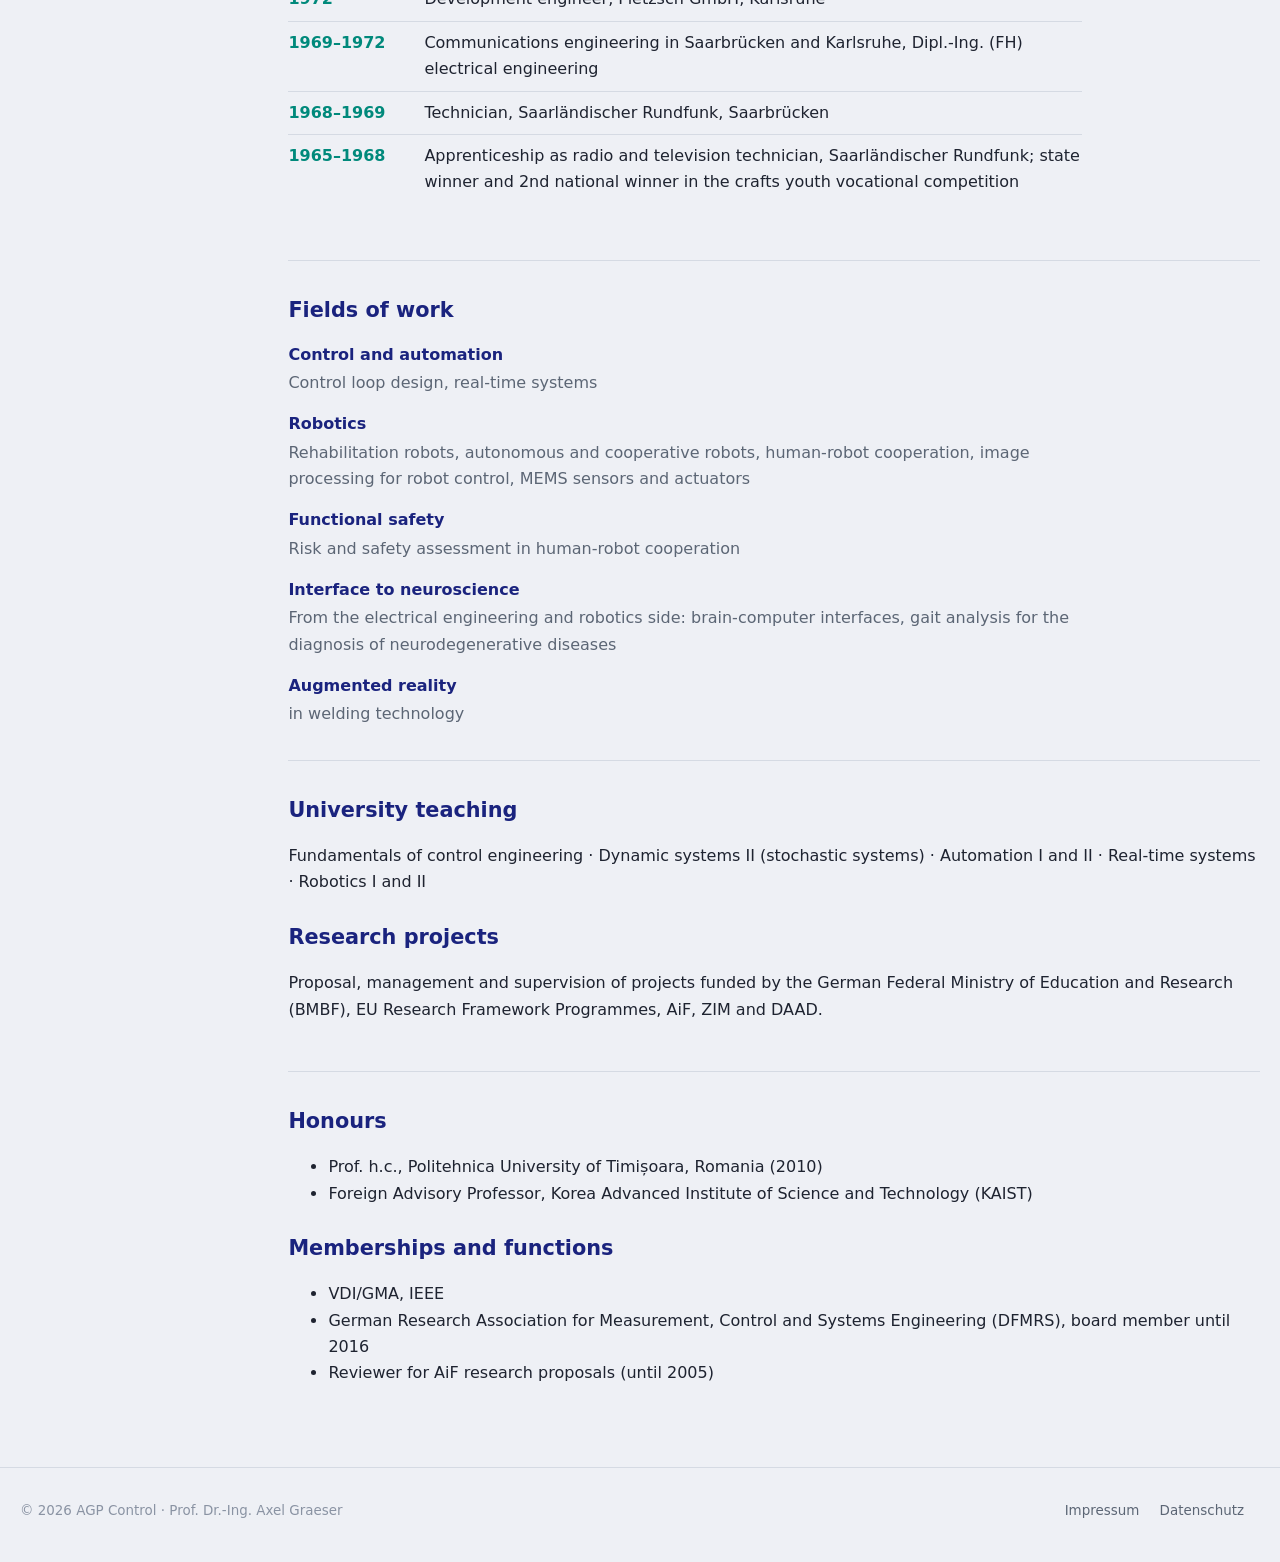
==== commit 7aaab959: "Kopfzeile: „Regelungstechnik und Vibe Coding“ Unterzeile im Seitenkopf aller Seiten und Tab-Titel de" ====
--- a/about.html
+++ b/about.html
@@ -20,7 +20,7 @@
 <header class="kopf">
   <div class="wrap">
     <a class="marke" href="index.html"><b>AGP</b> Control</a>
-    <span class="unterzeile">Control engineering in practice</span>
+    <span class="unterzeile">Control engineering and vibe coding</span>
   </div>
 </header>
 
--- a/stil/seite.css
+++ b/stil/seite.css
@@ -119,6 +119,32 @@
   margin-top: auto; padding-top: 1rem;
   font-size: .88rem; font-weight: 650; color: var(--agp-brand);
 }
+
+/* Titelblock der Startseite: Überschrift + Unterzeile, zentriert */
+.titelblock { text-align: center; margin-bottom: 1.5rem; }
+.titelblock h1 { margin-bottom: .35rem; }
+.titelblock .unterzeile { margin: 0; font-size: 1.3rem; font-weight: 600;
+                          color: var(--agp-ink-muted); }
+
+/* Zitat unter der Hauptüberschrift der Startseite */
+.zitat { margin: -.25rem auto 1.75rem; padding-left: 1rem;
+         border-left: 3px solid var(--agp-brand-tint); width: fit-content; max-width: 46ch; }
+/* Bild unter dem Titelblock ebenfalls mittig */
+.inhalt .titelblock ~ .hero-bild { margin-left: auto; margin-right: auto; }
+.zitat blockquote { margin: 0; }
+.zitat p { margin: 0; font-size: .95rem; font-style: italic;
+           line-height: 1.55; color: var(--agp-ink-muted); }
+.zitat figcaption { margin-top: .4rem; font-size: .82rem; color: var(--agp-ink-faint); }
+
+/* Kurzfassungen der Kurse unter dem Bild – Karte mit zwei Links */
+.kurse { margin-bottom: 2rem; }
+.karte .kurs-links {
+  margin-top: auto; padding-top: 1rem;
+  display: flex; flex-wrap: wrap; gap: .4rem 1.25rem;
+  font-size: .88rem; font-weight: 650;
+}
+.karte .kurs-links a { color: var(--agp-brand); text-decoration: none; }
+.karte .kurs-links a:hover { text-decoration: underline; }
 
 /* Werkzeugliste: schmaler als die Seminarkarten */
 .werkzeug { padding: 1.1rem 1.25rem; }
@@ -270,11 +296,11 @@
 }
 .meldungen ol { list-style: none; margin: 0; padding: 0; }
 .meldungen li {
-  display: grid; grid-template-columns: 6.5rem 1fr; gap: .75rem;
+  display: grid; grid-template-columns: 8.5rem 1fr; gap: .75rem;
   padding: .55rem 0; border-top: 1px solid var(--agp-border); font-size: .92rem;
 }
 .meldungen li:first-child { border-top: 0; padding-top: 0; }
-.meldungen time { color: var(--agp-accent); font-weight: 650; font-variant-numeric: tabular-nums; }
+.meldungen time { color: var(--agp-accent); font-weight: 650; font-variant-numeric: tabular-nums; white-space: nowrap; }
 
 .platzhalter { color: var(--agp-ink-faint); font-size: .85rem; }
 
